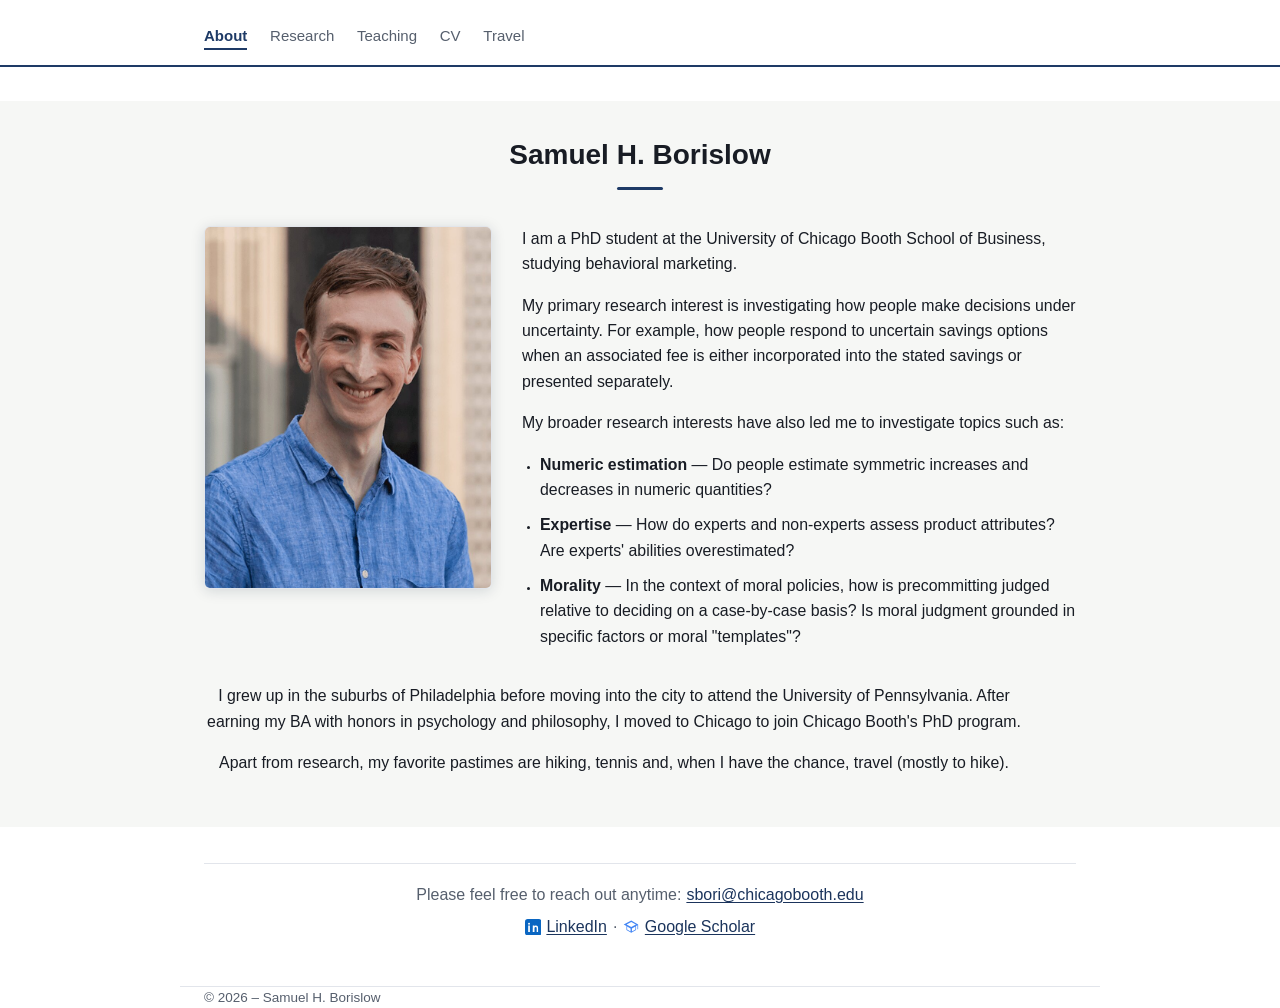
==== index.html @ f4b8de18 "Update index.html" ====
<!DOCTYPE html>
<html lang="en">
<head>
<meta charset="UTF-8">
<meta name="viewport" content="width=device-width, initial-scale=1.0">
<title>Samuel H. Borislow</title>
<meta name="description" content="Samuel H. Borislow — PhD student at Chicago Booth studying behavioral marketing and judgment under uncertainty.">
<link rel="stylesheet" href="style.css">
</head>
<body>

<header class="site">
  <div class="wrap">
    <a class="site-name" href="index.html">Samuel H. Borislow</a>
    <nav class="site-nav">
      <a href="index.html" class="active">About</a>
      <a href="research.html">Research</a>
      <a href="teaching.html">Teaching</a>
      <a href="cv.html">CV</a>
      <a href="travel.html">Travel</a>
    </nav>
  </div>
</header>

<main>
  <section class="about-band">
    <div class="wrap">
      <div class="intro-header">
        <h1>Samuel H. Borislow</h1>
      </div>

      <div class="profile-row">
        <div class="profile-photo-frame">
          <img class="profile-photo" src="profile-photo.jpg" alt="Samuel H. Borislow">
        </div>
        <div class="profile-text">
          <p>I am a PhD student at the University of Chicago Booth School of Business, studying behavioral marketing.</p>

          <p>My primary research interest is investigating how people make decisions under uncertainty. For example, how people respond to uncertain savings options when an associated fee is either incorporated into the stated savings or presented separately.</p>

          <p>My broader research interests have also led me to investigate topics such as:</p>

          <ul class="interest-list">
            <li><strong>Numeric estimation</strong> — Do people estimate symmetric increases and decreases in numeric quantities?</li>
            <li><strong>Expertise</strong> — How do experts and non-experts assess product attributes? Are experts' abilities overestimated?</li>
            <li><strong>Morality</strong> — In the context of moral policies, how is precommitting judged relative to deciding on a case-by-case basis? Is moral judgment grounded in specific factors or moral "templates"?</li>
          </ul>
        </div>
      </div>

      <div class="bio-centered">
        <p>I grew up in the suburbs of Philadelphia before moving into the city to attend the University of Pennsylvania. After earning my BA with honors in psychology and philosophy, I moved to Chicago to join Chicago Booth's PhD program.</p>

        <p>Apart from research, my favorite pastimes are hiking, tennis and, when I have the chance, travel (mostly to hike).</p>
      </div>
    </div>
  </section>

  <div class="wrap">
    <div class="contact-line">
      <div class="contact-line-row">
        Please feel free to reach out anytime: 
        <a href="mailto:sbori@chicagobooth.edu">sbori@chicagobooth.edu</a>
      </div>
      <div class="contact-line-row contact-links-row">
        <a class="linkedin-link" href="https://www.linkedin.com/in/samuel-borislow-327a5a132/" target="_blank" rel="noopener">
          <svg class="linkedin-icon" viewBox="0 0 24 24" xmlns="http://www.w3.org/2000/svg" aria-hidden="true">
            <rect width="24" height="24" rx="4" fill="#0A66C2"/>
            <path fill="#fff" d="M7.12 9.4H4.62V19h2.5V9.4zM5.87 8.28a1.45 1.45 0 1 0 0-2.9 1.45 1.45 0 0 0 0 2.9zM19.5 19h-2.5v-5.15c0-1.23-.44-2.06-1.53-2.06-.84 0-1.34.57-1.56 1.11-.08.2-.1.47-.1.75V19h-2.5s.03-8.7 0-9.6h2.5v1.36c.33-.51.93-1.24 2.26-1.24 1.65 0 2.93 1.08 2.93 3.4V19z"/>
          </svg>
          LinkedIn
        </a>
        &middot;
        <a class="scholar-link" href="https://scholar.google.com/citations?user=8uUnIlYAAAAJ&hl=en&scioq=estimated+increases+versus+decreases&oi=ao" target="_blank" rel="noopener">
          <svg class="scholar-icon" viewBox="0 0 24 24" xmlns="http://www.w3.org/2000/svg" aria-hidden="true">
            <path fill="#4285F4" d="M12 2 1 8l4 2.18v6L12 20l7-3.82v-6l2-1.09V15h1V8L12 2zm0 2.25L18.82 8 12 11.75 5.18 8 12 4.25zM6 11.09l5 2.73v4.36l-5-2.73v-4.36zm12 0v4.36l-5 2.73v-4.36l5-2.73z"/>
          </svg>
          Google Scholar
        </a>
      </div>
      <!-- Add more links here in the same "&middot; <a>...</a>" format -->
    </div>
  </div>
</main>

<footer class="wrap">
  &copy; 2026 &ndash; Samuel H. Borislow
</footer>

</body>
</html>
---- style.css ----
/* ============================================================
   STYLE.CSS
   Shared by every page (index.html, research.html, cv.html,
   travel.html). Edit colors/fonts here and the whole site
   updates at once — no need to touch the individual pages.
   ============================================================ */

:root{
  --bg:      #FFFFFF;   /* page background */
  --ink:     #181C24;   /* body text — cool near-black */
  --ink-soft:#565F6D;   /* secondary text (subtitle, meta) — cool slate gray */
  --link:    #1B345C;   /* link color — deep, saturated navy */
  --link-hover: #0F2038;
  --rule:    #E2E5EB;   /* hairline borders — cool neutral */

  --accent:      #1E3A66; /* primary accent, deep navy */
  --accent-dark: #0F2038;
  --accent-soft: #F6F7F5; /* pale slate-blue tint for subtle fills/hovers */
  --offwhite:    #F9FBFB; /* barely-there warm-neutral for reading panels */

  --font-body: -apple-system, BlinkMacSystemFont, "Segoe UI", Helvetica, Arial, sans-serif;
  --max-width: 920px;
}

*{ box-sizing:border-box; }

body{
  margin:0;
  background:var(--bg);
  color:var(--ink);
  font-family:var(--font-body);
  font-size:17px;
  line-height:1.6;
}

a{ color:var(--link); text-decoration:underline; text-underline-offset:2px; }
a:hover{ color:var(--link-hover); }

.wrap{
  max-width:var(--max-width);
  margin:0 auto;
  padding:0 24px;
}

/* --- Header / nav --- */
header.site{
  border-bottom:2px solid var(--accent);
  padding:22px 0 16px;
  margin-bottom:34px;
}
.site-name{
  display:none;
}

nav.site-nav{
  margin-top:0;
}
nav.site-nav a{
  color:var(--ink-soft);
  text-decoration:none;
  margin-right:18px;
  font-size:15px;
}
nav.site-nav a:hover{ color:var(--accent); text-decoration:underline; }
nav.site-nav a.active{
  color:var(--accent);
  font-weight:600;
  text-decoration:none;
  border-bottom:2px solid var(--accent);
  padding-bottom:4px;
}

/* --- Page content --- */
main{ padding-bottom:30px; }

h1{
  font-size:28px;
  font-weight:600;
  margin:0 0 14px;
  position:relative;
  padding-bottom:12px;
}
h1::after{
  content:"";
  position:absolute;
  left:0;
  bottom:0;
  width:46px;
  height:3px;
  background:var(--accent);
  border-radius:2px;
}
.intro-header h1::after{
  left:50%;
  transform:translateX(-50%);
}
h2{
  font-size:19px;
  font-weight:600;
  margin:38px 0 14px;
  padding-bottom:6px;
  border-bottom:2px solid var(--accent);
  color:var(--accent-dark);
}
h3{
  font-size:15px;
  font-weight:600;
  margin:24px 0 10px;
  color:var(--accent);
  text-transform:uppercase;
  letter-spacing:0.03em;
}

.subtitle{
  font-size:17px;
  color:var(--ink-soft);
  margin:0 0 22px;
}
.subtitle-strong{
  font-weight:475;
  color:var(--ink);
}

p{ margin:0 0 16px; }

/* --- About / home page --- */
ul.interest-list{
  list-style:disc;
  margin:0 0 20px;
  padding-left:18px;
}
ul.interest-list li::marker{
  font-size:0.7em;
}
ul.interest-list li{ margin-bottom:10px; }

.contact-line{
  margin-top:28px;
  margin-bottom:16px;
  padding-top:18px;
  border-top:1px solid var(--rule);
  font-size:16px;
  color:var(--ink-soft);
  text-align:center;
}
.contact-line-row{
  display:flex;
  align-items:center;
  justify-content:center;
  flex-wrap:wrap;
  gap:4px 6px;
}
.contact-line-row:not(.contact-links-row){
  gap:4px 5px;
}
.contact-links-row{
  margin-top:6px;
}
.contact-line a{ font-size:16px; }
.linkedin-link,
.scholar-link{
  display:inline-flex;
  align-items:center;
  gap:5px;
}
.linkedin-icon,
.scholar-icon{
  width:16.5px;
  height:16.5px;
  vertical-align:middle;
}

/* --- Research page: citation list --- */
ul.pub-list{
  list-style:none;
  margin:0 0 10px;
  padding:0;
}
ul.pub-list:last-of-type{
  margin-bottom:30px;
}
ul.pub-list li{
  margin-bottom:18px;
  font-size:16px;
}
ul.pub-list li .pub-links{
  font-size:14px;
  font-weight:400;
}

/* --- CV page --- */
.cv-actions{ margin-bottom:20px; }
.cv-actions a{
  display:inline-block;
  padding:8px 16px;
  background:var(--accent);
  color:#fff;
  text-decoration:none;
  border-radius:4px;
  font-size:15px;
  font-weight:600;
  transition:background .15s;
}
.cv-actions a:hover{ background:var(--accent-dark); color:#fff; }
.cv-embed{
  width:100%;
  height:80vh;
  border:1px solid var(--rule);
  border-top:3px solid var(--accent);
  border-radius:3px;
}
.cv-fallback{
  border:1px dashed var(--rule);
  border-radius:3px;
  padding:20px;
  color:var(--ink-soft);
  font-size:15px;
}

/* --- Travel page: slideshow --- */
.slideshow{
  margin:6px 0 24px;
}
.slideshow-viewport{
  position:relative;
  width:100%;
  aspect-ratio:4/3;
  border-radius:3px;
  border:1.1px solid #111111;
  overflow:hidden;
  background:#F4F4F4;
}
.slide-img{
  position:absolute;
  inset:0;
  width:100%;
  height:100%;
  object-fit:cover;
}
.slide-caption{
  position:absolute;
  left:0; right:0; bottom:0;
  padding:10px 14px;
  font-size:16px;
  color:#fff;
  text-align:center;
  background:linear-gradient(to top, rgba(0,0,0,0.55), rgba(0,0,0,0));
  display:none;
}
.slide-arrow{
  position:absolute;
  top:50%;
  transform:translateY(-50%);
  width:34px;
  height:34px;
  border-radius:50%;
  border:none;
  background:rgba(255,255,255,0.85);
  color:var(--ink);
  font-size:20px;
  line-height:1;
  cursor:pointer;
  display:none;
  align-items:center;
  justify-content:center;
}
.slideshow.multi .slide-arrow{ display:flex; }
.slide-arrow.prev{ left:10px; }
.slide-arrow.next{ right:10px; }
.slide-dots{
  display:none;
  justify-content:center;
  gap:8px;
  margin-top:10px;
}
.slideshow.multi .slide-dots{ display:flex; }
.slide-dot{
  width:7px;
  height:7px;
  border-radius:50%;
  border:none;
  padding:0;
  background:var(--rule);
  cursor:pointer;
}
.slide-dot.active{ background:var(--accent); }
.slide-arrow:hover{ background:#fff; color:var(--accent); }
ul.travel-grid{
  columns:2;
  column-gap:26px;
  list-style:none;
  margin:0;
  padding:0;
  font-size:15.5px;
}
ul.travel-grid li{
  padding:6px 0;
  border-bottom:1px dotted var(--rule);
  break-inside:avoid;
  color:var(--ink-soft);
}

/* --- Footer --- */
footer{
  border-top:1px solid var(--rule);
  padding:20px 0 50px;
  font-size:13.5px;
  color:var(--ink-soft);
}

/* --- Responsive --- */
@media (max-width:560px){
  body{ font-size:16px; }
  nav.site-nav a{ margin-right:12px; font-size:14px; }
  ul.travel-grid{ columns:1; }
}


/* --- About page: full-width color band behind the bio section --- */
.about-band{
  width:100%;
  background:var(--accent-soft);
  padding:32px 0 36px;
  margin-bottom:36px;
}
.intro-header{
  text-align:center;
  margin-bottom:36px;
}
.profile-row{
  display:flex;
  align-items:flex-start;
  gap:30px;
  margin-bottom:8px;
}
.profile-photo-frame{
  flex-shrink:0;
}
.profile-photo{
  display:block;
  width: 288px;
  height: 363px;
  object-fit:cover;
  border-radius:6px;
  margin:0;
  border:1px solid var(--rule);
  box-shadow:0 2px 14px rgba(15,32,56,0.15);
}
.profile-text{ flex:1; min-width:0; max-width:560px; font-size:11.9pt; }
.profile-text p:last-child,
.profile-text ul:last-child{ margin-bottom:0; }

.bio-centered{
  width:820px;
  max-width:100%;
  margin:24px 0 0;
  text-align:center;
  font-size:11.9pt;
}

@media (max-width:560px){
  .profile-row{
    flex-direction:column;
    align-items:center;
    text-align:center;
  }
}

/* Research cards */
.paper-card{margin:0 0 18px;}
.paper-card summary{list-style:none;cursor:pointer}
.paper-card summary::-webkit-details-marker{display:none}
.paper-header{
display:flex;justify-content:space-between;align-items:flex-start;
padding:14px 18px;background:var(--bg);border:1px solid var(--rule);
border-left:3px solid var(--accent);
border-radius:6px;transition:.15s;
}
.paper-header:hover{background:var(--accent-soft);border-color:var(--rule);border-left-color:var(--accent)}
.paper-title{flex:1;padding-right:20px;line-height:1.6}
.paper-icon::before{content:'+';font-size:22px;color:var(--accent);font-weight:300}
.paper-card[open] .paper-header{border-left-color:var(--accent)}
.paper-card[open] .paper-icon::before{content:'−';color:var(--accent)}
.paper-abstract{
margin-top:8px;padding:16px 20px;background:var(--offwhite);
border-left:4px solid var(--accent);border-radius:0 4px 4px 0;
color:#3F3E3B;line-height:1.7
}

/* --- CV page: keep the original teal scheme, untouched by the rest of the site's navy --- */
body.cv-page{
  --link:        #1F6F72;
  --link-hover:  #134548;
  --accent:      #1F6F72;
  --accent-dark: #134548;
  --accent-soft: #E6F2F1;
}

/* --- Teaching page --- */
ul.teaching-list{
  list-style:none;
  margin:0 0 30px;
  padding:0;
}
.teaching-card{ margin:0 0 14px; }
.teaching-card summary{
  list-style:none;
  cursor:pointer;
}
.teaching-card summary::-webkit-details-marker{ display:none; }
.teaching-header{
  display:flex;
  justify-content:space-between;
  align-items:flex-start;
  padding:14px 18px;
  background:var(--bg);
  border:1px solid var(--rule);
  border-left:3px solid var(--accent);
  border-radius:6px;
  transition:.15s;
}
.teaching-header:hover{ background:var(--accent-soft); border-color:var(--rule); border-left-color:var(--accent); }
.teaching-card[open] .teaching-header{ border-left-color:var(--accent); }
.teaching-summary-text{ flex:1; padding-right:20px; }
.teaching-icon::before{
  content:'+';
  font-size:22px;
  color:var(--accent);
  font-weight:300;
}
.teaching-card[open] .teaching-icon::before{ content:'\2212'; color:var(--accent); }
.teaching-desc{
  margin-top:8px;
  padding:16px 20px;
  background:var(--offwhite);
  border-left:4px solid var(--accent);
  border-radius:0 4px 4px 0;
  color:#3F3E3B;
  line-height:1.7;
  font-size:14.5px;
}
.teaching-top{
  display:flex;
  justify-content:space-between;
  align-items:baseline;
  flex-wrap:wrap;
  gap:4px 16px;
}
.teaching-course{
  font-weight:600;
  font-size:16px;
  line-height:1.5;
}
.teaching-instructor{
  font-weight:400;
  color:var(--ink-soft);
}
.teaching-years{
  color:var(--ink-soft);
  font-size:14.5px;
  white-space:nowrap;
}
.teaching-level{
  margin-top:4px;
  color:var(--ink-soft);
  font-size:14.5px;
}
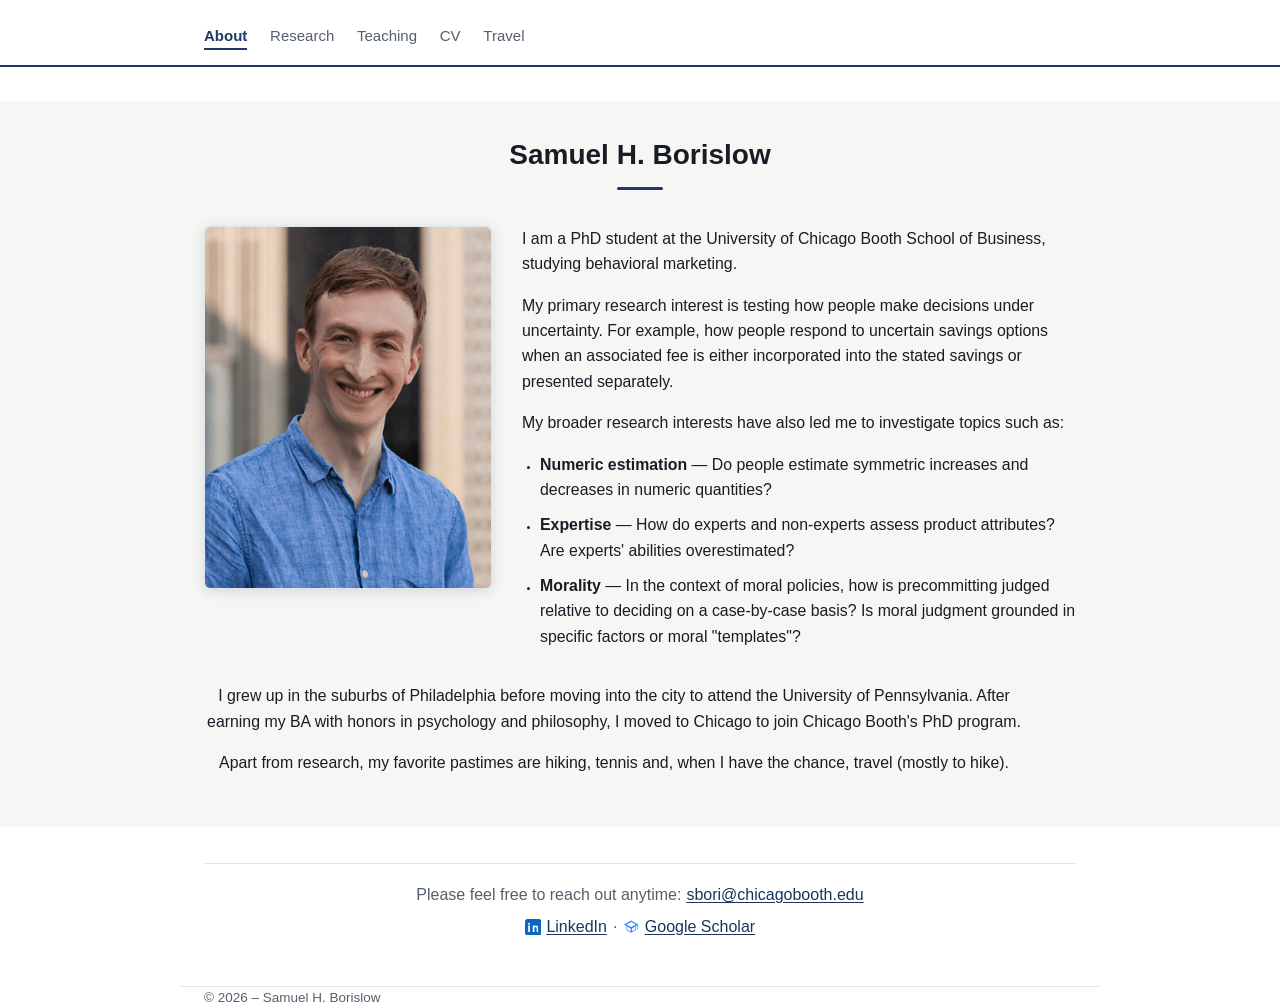
==== commit a1d01a2b: "Update index.html" ====
--- a/index.html
+++ b/index.html
@@ -36,7 +36,7 @@
         <div class="profile-text">
           <p>I am a PhD student at the University of Chicago Booth School of Business, studying behavioral marketing.</p>
 
-          <p>My primary research interest is investigating how people make decisions under uncertainty. For example, how people respond to uncertain savings options when an associated fee is either incorporated into the stated savings or presented separately.</p>
+          <p>My primary research interest is testing how people make decisions under uncertainty. For example, how people respond to uncertain savings options when an associated fee is either incorporated into the stated savings or presented separately.</p>
 
           <p>My broader research interests have also led me to investigate topics such as:</p>
 
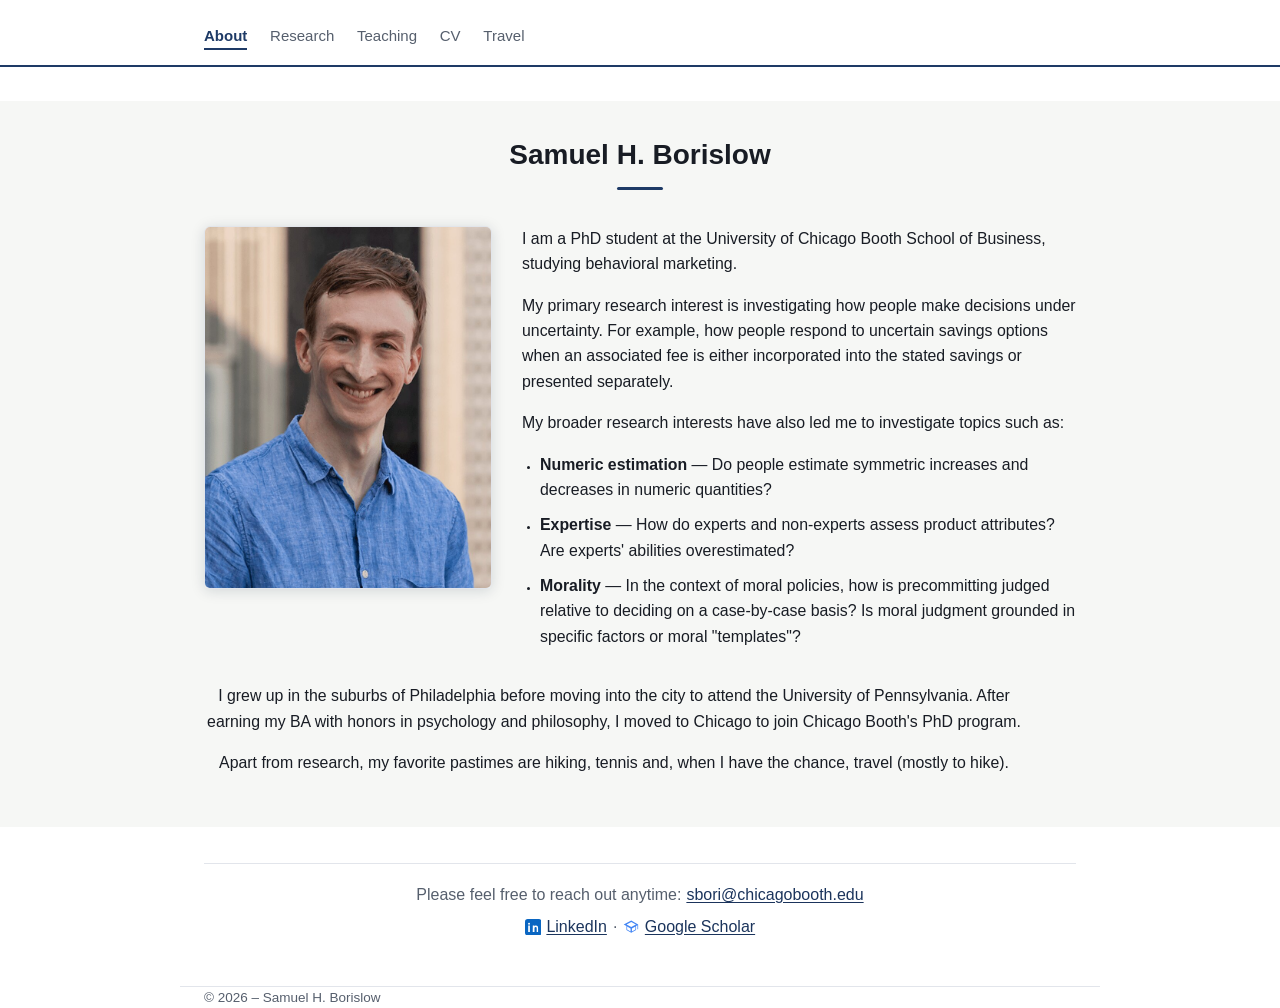
==== commit ce226092: "Update index.html" ====
--- a/index.html
+++ b/index.html
@@ -36,7 +36,7 @@
         <div class="profile-text">
           <p>I am a PhD student at the University of Chicago Booth School of Business, studying behavioral marketing.</p>
 
-          <p>My primary research interest is testing how people make decisions under uncertainty. For example, how people respond to uncertain savings options when an associated fee is either incorporated into the stated savings or presented separately.</p>
+          <p>My primary research interest is investigating how people make decisions under uncertainty. For example, how people respond to uncertain savings options when an associated fee is either incorporated into the stated savings or presented separately.</p>
 
           <p>My broader research interests have also led me to investigate topics such as:</p>
 
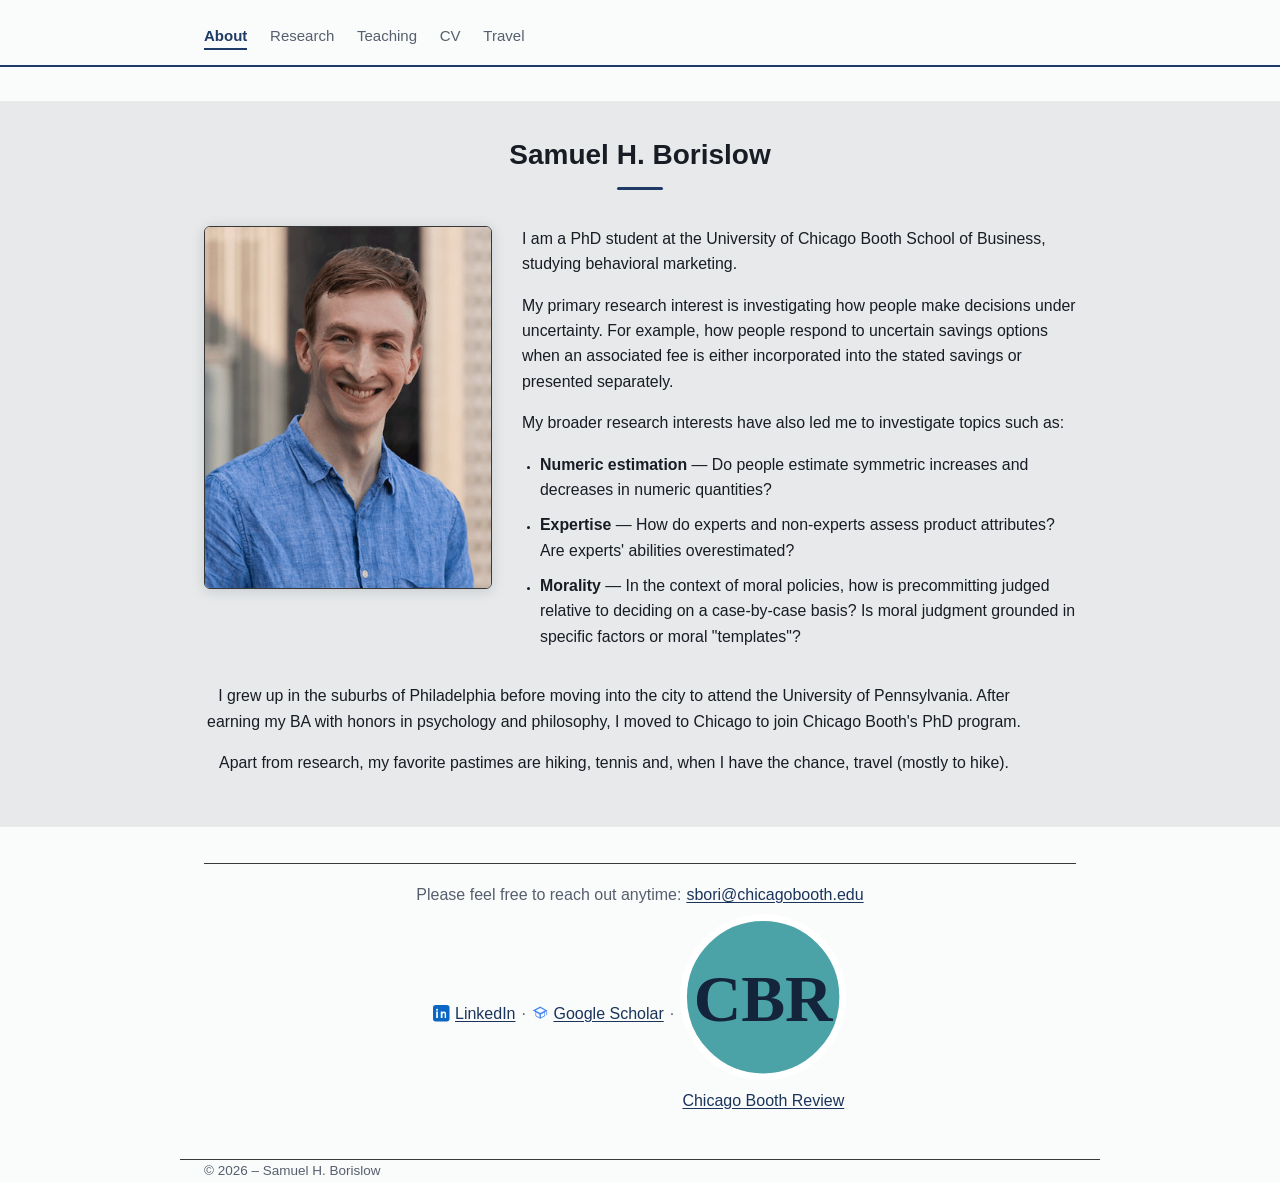
==== commit c6ee273e: "Update index.html" ====
--- a/index.html
+++ b/index.html
@@ -77,6 +77,14 @@
           </svg>
           Google Scholar
         </a>
+        &middot;
+        <a class="cbr-link" href="https://www.chicagobooth.edu/review" target="_blank" rel="noopener">
+          <svg class="cbr-icon" viewBox="0 0 24 24" xmlns="http://www.w3.org/2000/svg" aria-hidden="true">
+            <circle cx="12" cy="12" r="11.5" fill="#4BA3A8" stroke="#ffffff" stroke-width="1"/>
+            <text x="12" y="15.4" text-anchor="middle" font-family="Georgia, 'Times New Roman', serif" font-weight="700" font-size="9.5" fill="#14243A">CBR</text>
+          </svg>
+          Chicago Booth Review
+        </a>
       </div>
       <!-- Add more links here in the same "&middot; <a>...</a>" format -->
     </div>
--- a/style.css
+++ b/style.css
@@ -6,17 +6,18 @@
    ============================================================ */
 
 :root{
-  --bg:      #FFFFFF;   /* page background */
+  --bg:      #FAFBFB;   /* page background */
   --ink:     #181C24;   /* body text — cool near-black */
   --ink-soft:#565F6D;   /* secondary text (subtitle, meta) — cool slate gray */
   --link:    #1B345C;   /* link color — deep, saturated navy */
   --link-hover: #0F2038;
-  --rule:    #E2E5EB;   /* hairline borders — cool neutral */
+  --rule:    #383838;   /* hairline borders — cool neutral */
 
   --accent:      #1E3A66; /* primary accent, deep navy */
   --accent-dark: #0F2038;
-  --accent-soft: #F6F7F5; /* pale slate-blue tint for subtle fills/hovers */
-  --offwhite:    #F9FBFB; /* barely-there warm-neutral for reading panels */
+  --accent-soft: #F4F4F4;      /* research panel hover */
+  --about-bg:    #e7e9ea;         /* About Me background */
+  --offwhite:    #ededee; /* barely-there warm-neutral for reading panels */
 
   --font-body: -apple-system, BlinkMacSystemFont, "Segoe UI", Helvetica, Arial, sans-serif;
   --max-width: 920px;
@@ -215,6 +216,10 @@
   padding:20px;
   color:var(--ink-soft);
   font-size:15px;
+}
+
+.cv-embed {
+  margin-bottom: 30px;
 }
 
 /* --- Travel page: slideshow --- */
@@ -319,7 +324,7 @@
 /* --- About page: full-width color band behind the bio section --- */
 .about-band{
   width:100%;
-  background:var(--accent-soft);
+  background:var(--about-bg);
   padding:32px 0 36px;
   margin-bottom:36px;
 }
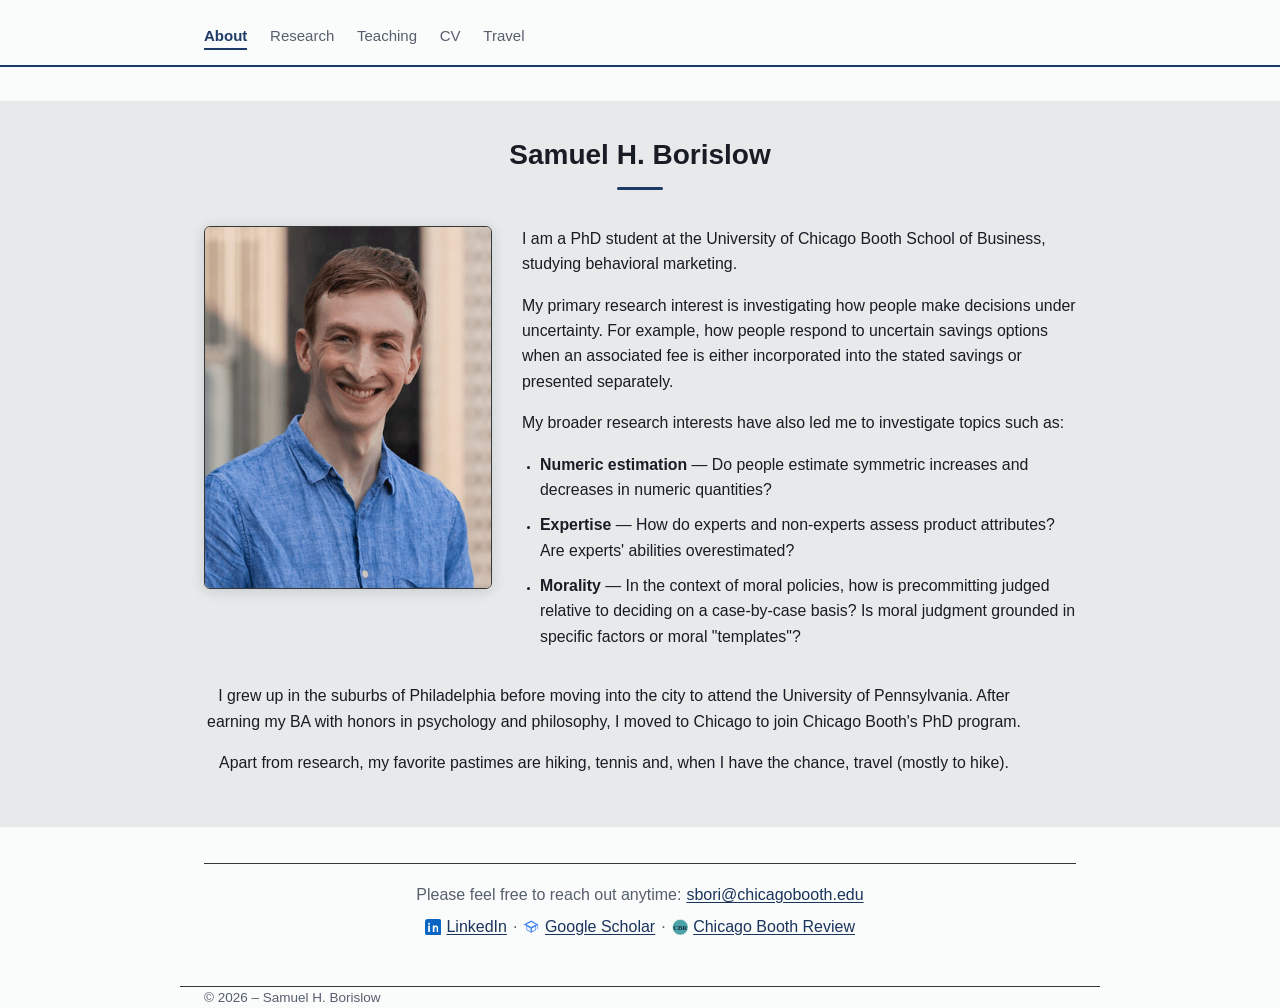
==== commit ab29a1b3: "Update index.html" ====
--- a/index.html
+++ b/index.html
@@ -78,7 +78,7 @@
           Google Scholar
         </a>
         &middot;
-        <a class="cbr-link" href="https://www.chicagobooth.edu/review" target="_blank" rel="noopener">
+        <a class="cbr-link" href="https://www.chicagobooth.edu/review/think-youre-expert-that-may-hurt-you" target="_blank" rel="noopener">
           <svg class="cbr-icon" viewBox="0 0 24 24" xmlns="http://www.w3.org/2000/svg" aria-hidden="true">
             <circle cx="12" cy="12" r="11.5" fill="#4BA3A8" stroke="#ffffff" stroke-width="1"/>
             <text x="12" y="15.4" text-anchor="middle" font-family="Georgia, 'Times New Roman', serif" font-weight="700" font-size="9.5" fill="#14243A">CBR</text>
--- a/style.css
+++ b/style.css
@@ -159,13 +159,15 @@
 }
 .contact-line a{ font-size:16px; }
 .linkedin-link,
-.scholar-link{
+.scholar-link,
+.cbr-link{
   display:inline-flex;
   align-items:center;
   gap:5px;
 }
 .linkedin-icon,
-.scholar-icon{
+.scholar-icon,
+.cbr-icon{
   width:16.5px;
   height:16.5px;
   vertical-align:middle;
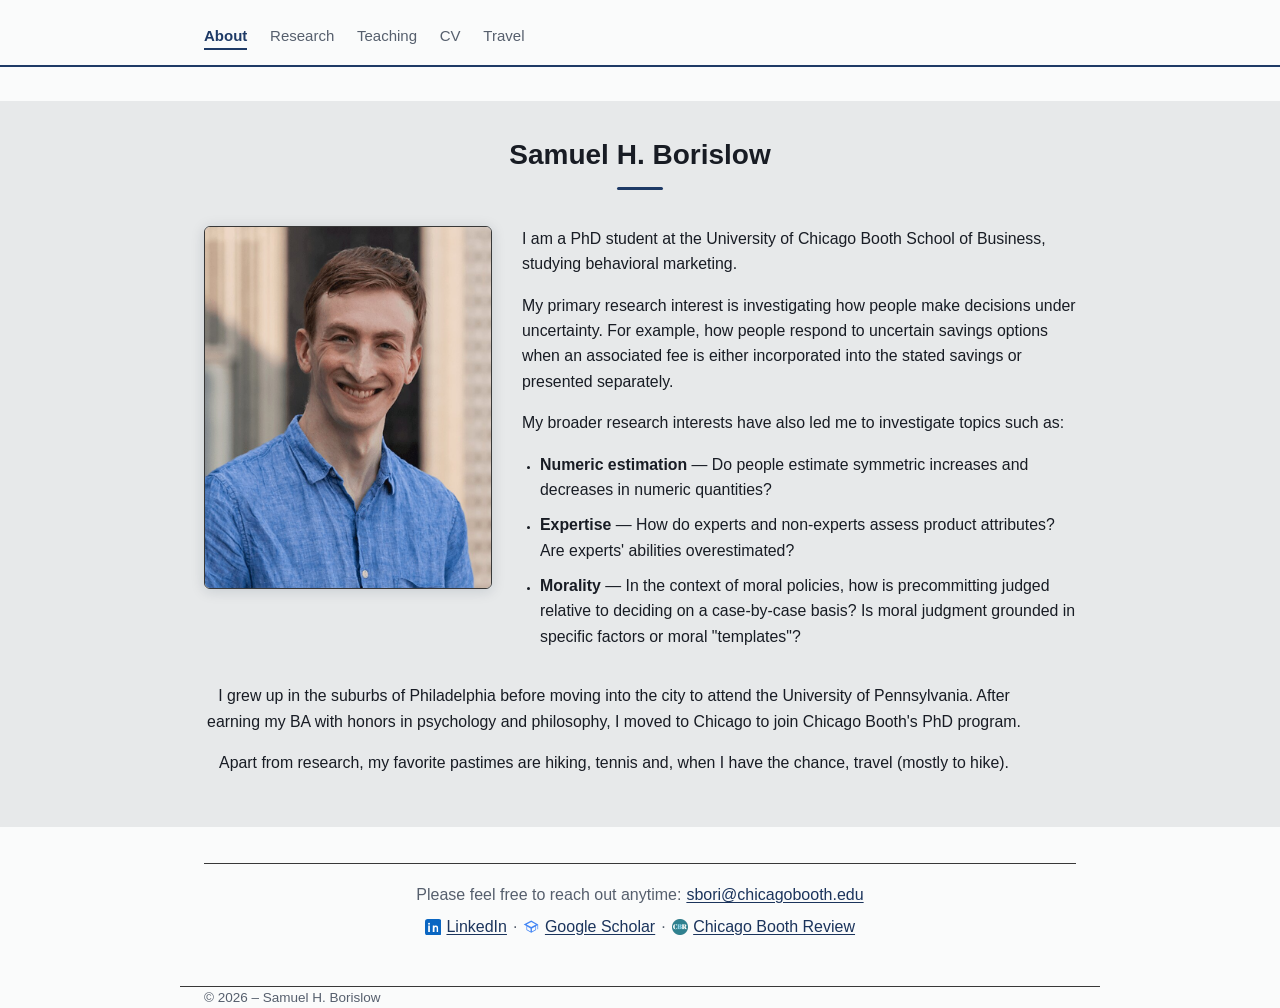
==== commit 57697a4a: "Update index.html" ====
--- a/index.html
+++ b/index.html
@@ -78,11 +78,8 @@
           Google Scholar
         </a>
         &middot;
-        <a class="cbr-link" href="https://www.chicagobooth.edu/review/think-youre-expert-that-may-hurt-you" target="_blank" rel="noopener">
-          <svg class="cbr-icon" viewBox="0 0 24 24" xmlns="http://www.w3.org/2000/svg" aria-hidden="true">
-            <circle cx="12" cy="12" r="11.5" fill="#4BA3A8" stroke="#ffffff" stroke-width="1"/>
-            <text x="12" y="15.4" text-anchor="middle" font-family="Georgia, 'Times New Roman', serif" font-weight="700" font-size="9.5" fill="#14243A">CBR</text>
-          </svg>
+        <a class="cbr-link" href="https://www.chicagobooth.edu/review" target="_blank" rel="noopener">
+          <img class="cbr-icon" src="cbr.png" alt="CBR" width="32" height="32">
           Chicago Booth Review
         </a>
       </div>
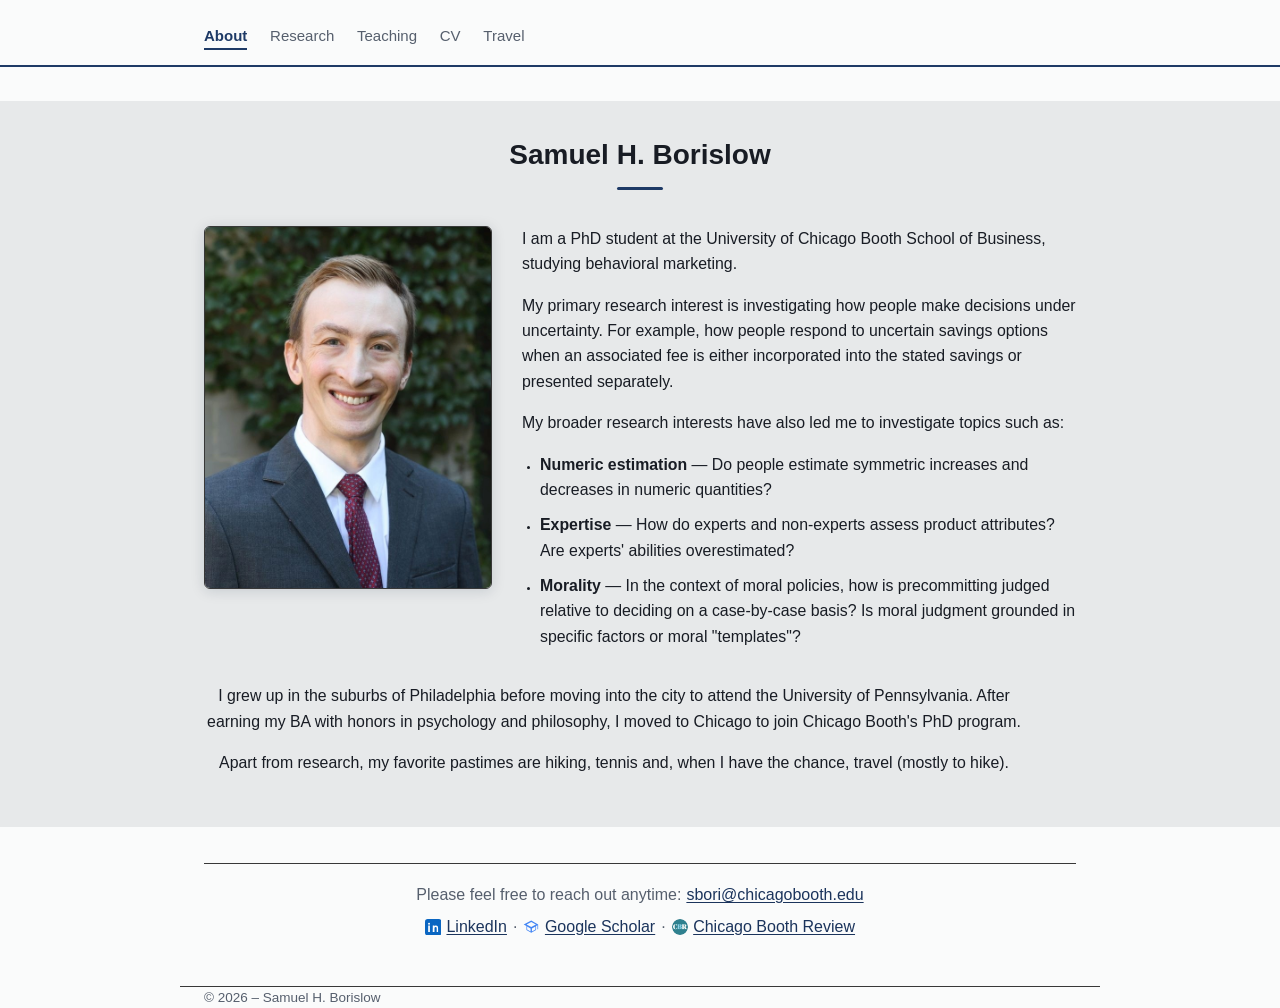
==== commit cb6ceca7: "Update index.html" ====
--- a/index.html
+++ b/index.html
@@ -78,7 +78,7 @@
           Google Scholar
         </a>
         &middot;
-        <a class="cbr-link" href="https://www.chicagobooth.edu/review" target="_blank" rel="noopener">
+        <a class="cbr-link" href="https://www.chicagobooth.edu/review/think-youre-expert-that-may-hurt-you" target="_blank" rel="noopener">
           <img class="cbr-icon" src="cbr.png" alt="CBR" width="32" height="32">
           Chicago Booth Review
         </a>
--- a/style.css
+++ b/style.css
@@ -171,6 +171,10 @@
   width:16.5px;
   height:16.5px;
   vertical-align:middle;
+}
+img.cbr-icon{
+  border-radius:50%;
+  object-fit:cover;
 }
 
 /* --- Research page: citation list --- */
